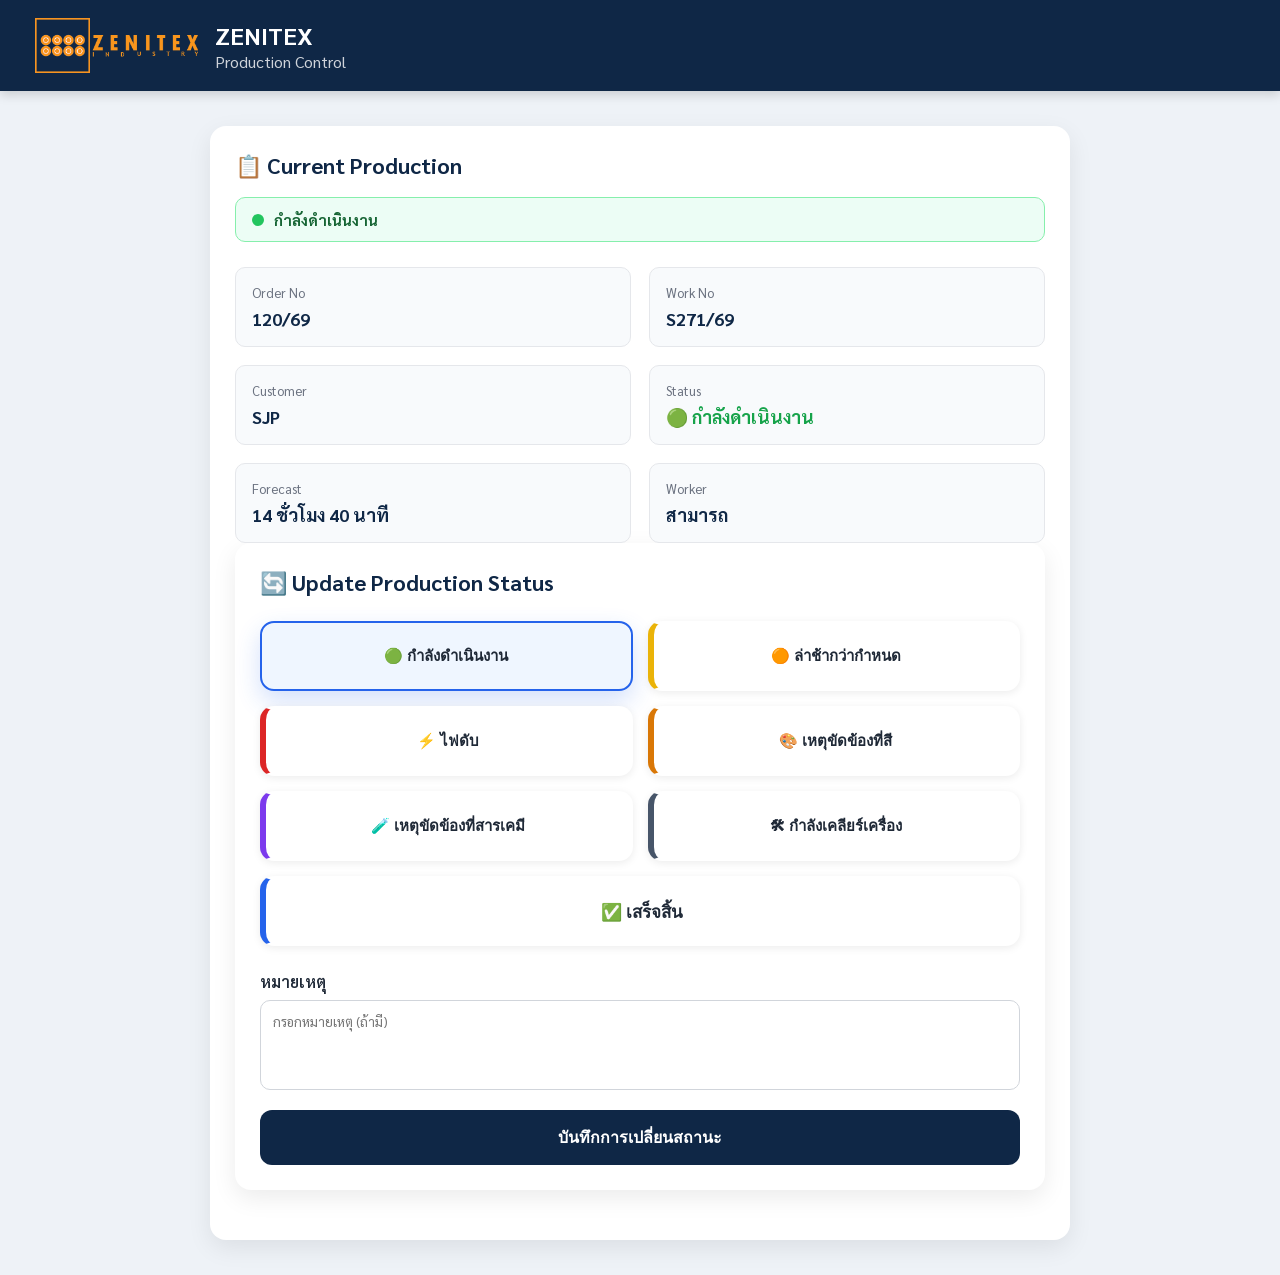
==== index.html @ cc775f9d "Add files via upload" ====
<!DOCTYPE html>
<html lang="th">
<head>

<meta charset="UTF-8">
<meta name="viewport" content="width=device-width, initial-scale=1.0">

<title>ZENITEX Production Control</title>

<link rel="stylesheet" href="style.css">

<link href="https://fonts.googleapis.com/css2?family=Sarabun:wght@300;400;500;600;700&display=swap" rel="stylesheet">

</head>

<body>

<header>

<div class="header-left">

<img src="images/logo.png" class="logo">

<div>

<h1>ZENITEX</h1>

<p>Production Control</p>

</div>

</div>

</header>

<main class="container">

<div class="card">

<h2>📋 Current Production</h2>
<div class="current-status">

    <span class="status-dot"></span>

    <span id="currentStatusText">
        กำลังดำเนินงาน
    </span>

</div>

<div class="current-grid">

<div class="item">
<label>Order No</label>
<span id="orderNo">120/69</span>
</div>

<div class="item">
<label>Work No</label>
<span id="workNo">S271/69</span>
</div>

<div class="item">
<label>Customer</label>
<span id="customer">SJP</span>
</div>

<div class="item">
<label>Status</label>
<span class="running-status">🟢 กำลังดำเนินงาน</span>
</div>

<div class="item">
<label>Forecast</label>
<span id="forecast">14 ชั่วโมง 40 นาที</span>
</div>

<div class="item">
<label>Worker</label>
<span id="worker">สามารถ</span>
</div>

</div>

<div class="card">

<h2>🔄 Update Production Status</h2>

<div class="status-grid">

<button class="status-btn running active">
🟢 กำลังดำเนินงาน
</button>

<button class="status-btn delay">
🟠 ล่าช้ากว่ากำหนด
</button>

<button class="status-btn power">
⚡ ไฟดับ
</button>

<button class="status-btn color">
🎨 เหตุขัดข้องที่สี
</button>

<button class="status-btn chemical">
🧪 เหตุขัดข้องที่สารเคมี
</button>

<button class="status-btn clear">
🛠 กำลังเคลียร์เครื่อง
</button>

<button class="status-btn finish finish-full">
✅ เสร็จสิ้น
</button>
</div>

<div class="remark-box">

<label>หมายเหตุ</label>

<textarea placeholder="กรอกหมายเหตุ (ถ้ามี)"></textarea>

</div>

<button class="save-btn">

บันทึกการเปลี่ยนสถานะ

</button>

</div>

</main>
<div id="finishPopup" class="popup">

    <div class="popup-box">

        <div class="popup-header">

<h2>Finish Production</h2>

<button id="closePopup">&times;</button>

</div>

        <div class="popup-grid">

            <div class="form-group">
                <label>ORDER (KG)</label>
                <input type="number" id="orderKg">
            </div>

            <div class="form-group">
                <label>ผง (KG)</label>
                <input type="number" id="powderKg">
            </div>

            <div class="form-group">
                <label>SCARP (KG)</label>
                <input type="number" id="scarpKg">
            </div>

            <div class="form-group">
                <label>ก้อน / ORDER</label>
                <input type="number" id="lump">
            </div>
            <div class="form-group">
    <label>อัตราส่วนผง</label>
    <input type="text" id="powderRate" readonly>
</div>

<div class="form-group">
    <label>อัตราส่วน SCARP</label>
    <input type="text" id="scarpRate" readonly>
</div>

        </div>

        <div class="popup-footer">

            <button id="cancelPopup">
                ยกเลิก
            </button>

            <button id="saveFinish">
                บันทึก
            </button>

        </div>

    </div>

</div>

<script src="script.js"></script>

</body>

</html>
---- style.css ----
*{
margin:0;
padding:0;
box-sizing:border-box;
}

body{
font-family:'Sarabun',sans-serif;
background:#eef2f7;
color:#1f2937;
}

header{

background:#0F2746;

color:white;

padding:18px 35px;

display:flex;

justify-content:space-between;

align-items:center;

box-shadow:0 4px 10px rgba(0,0,0,.15);

}

.header-left{

display:flex;

align-items:center;

gap:15px;

}

.logo{

height:55px;

}

header h1{

font-size:24px;

}

header p{

opacity:.8;

}

.container{

max-width:900px;

margin:35px auto;

padding:0 20px;

}

.card{

background:white;

padding:25px;

border-radius:16px;

box-shadow:0 8px 25px rgba(0,0,0,.08);

margin-bottom:25px;

}

.card h2{

color:#0F2746;

font-size:22px;

}
.current-grid{

display:grid;

grid-template-columns:repeat(2,1fr);

gap:18px;

margin-top:20px;

}

.item{

background:#f8fafc;

padding:16px;

border-radius:10px;

border:1px solid #e5e7eb;

}

.item label{

display:block;

font-size:13px;

color:#6b7280;

margin-bottom:6px;

}

.item span{

font-size:18px;

font-weight:700;

color:#0f2746;

}

.running-status{

color:#16a34a !important;

}
.status-grid{

display:grid;

grid-template-columns:repeat(2,1fr);

gap:15px;

margin-top:25px;

margin-bottom:25px;

}

.status-btn{

display:flex;

align-items:center;

justify-content:center;

width:100%;

min-height:70px;

padding:18px;

border:2px solid transparent;

border-radius:14px;

background:white;

cursor:pointer;

font-size:15px;

font-weight:600;

transition:.25s;

color:#1f2937;

box-shadow:0 2px 8px rgba(0,0,0,.08);

}

.status-btn:hover{

transform:translateY(-2px);

}

.status-btn.active{

box-shadow:0 0 0 3px rgba(37,99,235,.25);

}

.running{
border-left:6px solid #22c55e;
}

.delay{
border-left:6px solid #eab308;
}

.power{
border-left:6px solid #dc2626;
}

.color{
border-left:6px solid #d97706;
}

.chemical{
border-left:6px solid #7c3aed;
}

.clear{
border-left:6px solid #475569;
}

.finish{
border-left:6px solid #2563eb;
}

.remark-box{

display:flex;

flex-direction:column;

margin-bottom:20px;

}

.remark-box label{

margin-bottom:8px;

font-weight:600;

}

.remark-box textarea{

height:90px;

padding:12px;

border:1px solid #d1d5db;

border-radius:10px;

font-family:'Sarabun',sans-serif;

resize:none;

}

.save-btn{

width:100%;

padding:15px;

background:#0F2746;

color:white;

border:none;

border-radius:12px;

font-size:16px;

font-weight:700;

cursor:pointer;

transition:.25s;

}

.save-btn:hover{

background:#163863;

}

.finish-full{

grid-column:1 / -1;

font-size:17px;

padding:18px;

}
.status-btn.active{

border:2px solid #2563eb;

background:#eff6ff;

box-shadow:0 10px 25px rgba(37,99,235,.2);

}
.popup{

display:none;

position:fixed;

top:0;

left:0;

width:100%;

height:100%;

background:rgba(0,0,0,.45);

justify-content:center;

align-items:center;

z-index:999;

}

.popup.show{

display:flex;

}

.popup-box{

background:white;

width:500px;

border-radius:15px;

padding:25px;

box-shadow:0 20px 50px rgba(0,0,0,.3);

}

.popup-grid{

display:grid;

grid-template-columns:1fr 1fr;

gap:18px;

margin-top:20px;

}

.popup-footer{

margin-top:25px;

display:flex;

justify-content:flex-end;

gap:10px;

}

.popup-footer button{

padding:12px 22px;

border:none;

border-radius:10px;

cursor:pointer;

font-weight:bold;

}
input[readonly]{

background:#f3f4f6;

font-weight:700;

color:#2563eb;

cursor:not-allowed;

}
.current-status{

display:flex;

align-items:center;

gap:10px;

background:#ecfdf5;

border:1px solid #86efac;

padding:12px 16px;

border-radius:10px;

margin:18px 0 25px;

}

.status-dot{

width:12px;

height:12px;

border-radius:50%;

background:#22c55e;

}

#currentStatusText{

font-weight:700;

color:#166534;

font-size:15px;

}
.popup-header{

display:flex;

justify-content:space-between;

align-items:center;

margin-bottom:20px;

}

#closePopup{

border:none;

background:none;

font-size:28px;

cursor:pointer;

color:#64748b;

transition:.2s;

}

#closePopup:hover{

color:#dc2626;

transform:rotate(90deg);

}
.popup{

opacity:0;

visibility:hidden;

transition:.25s;

}

.popup.show{

display:flex;

opacity:1;

visibility:visible;

}

.popup-box{

transform:scale(.9);

transition:.25s;

}

.popup.show .popup-box{

transform:scale(1);

}
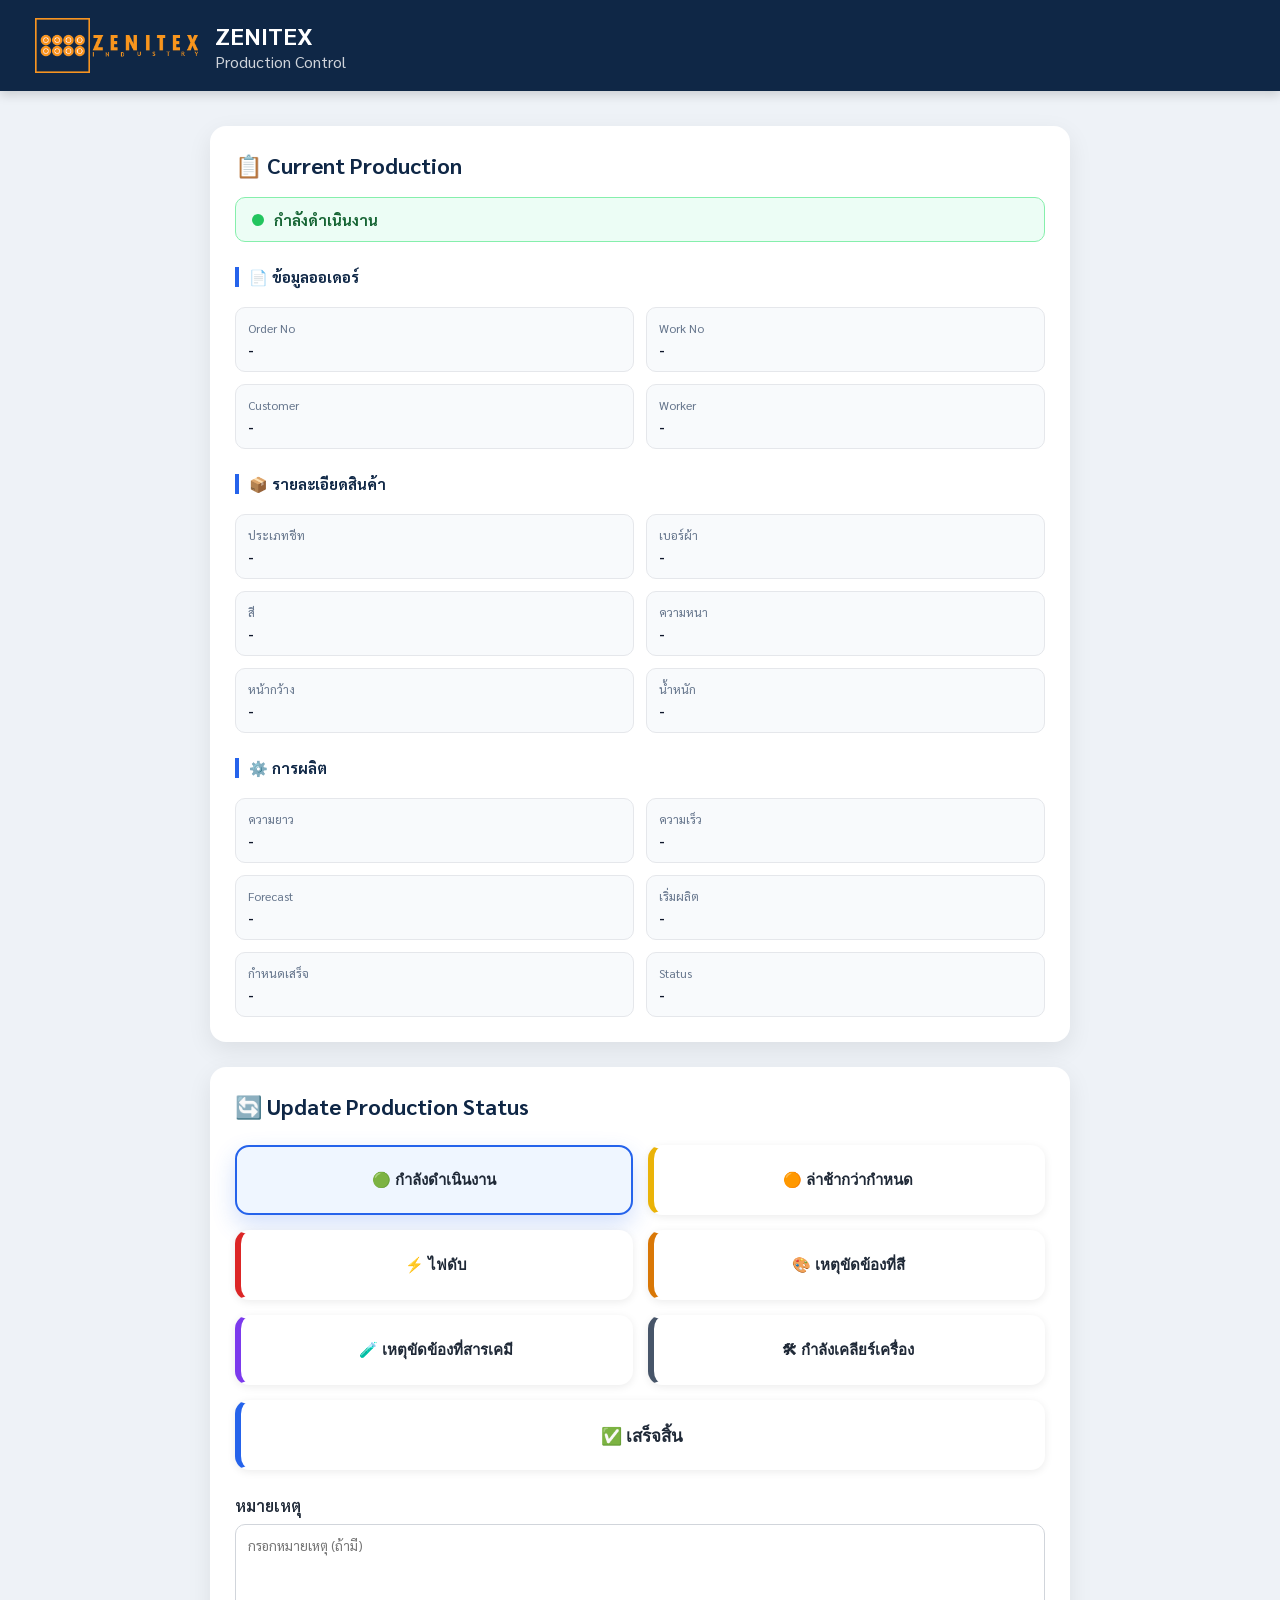
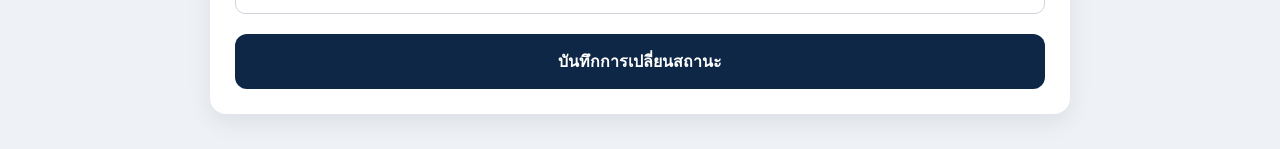
==== commit 57efca44: "Add files via upload" ====
--- a/index.html
+++ b/index.html
@@ -48,38 +48,103 @@
 
 </div>
 
+<div class="section-title">📄 ข้อมูลออเดอร์</div>
+
 <div class="current-grid">
 
 <div class="item">
 <label>Order No</label>
-<span id="orderNo">120/69</span>
+<span id="orderNo">-</span>
 </div>
 
 <div class="item">
 <label>Work No</label>
-<span id="workNo">S271/69</span>
+<span id="workNo">-</span>
 </div>
 
 <div class="item">
 <label>Customer</label>
-<span id="customer">SJP</span>
+<span id="customer">-</span>
+</div>
+
+<div class="item">
+<label>Worker</label>
+<span id="worker">-</span>
+</div>
+
+</div>
+
+<div class="section-title">📦 รายละเอียดสินค้า</div>
+
+<div class="current-grid">
+
+<div class="item">
+<label>ประเภทชีท</label>
+<span id="sheetType">-</span>
+</div>
+
+<div class="item">
+<label>เบอร์ผ้า</label>
+<span id="fabricNo">-</span>
+</div>
+
+<div class="item">
+<label>สี</label>
+<span id="color">-</span>
+</div>
+
+<div class="item">
+<label>ความหนา</label>
+<span id="thickness">-</span>
+</div>
+
+<div class="item">
+<label>หน้ากว้าง</label>
+<span id="width">-</span>
+</div>
+
+<div class="item">
+<label>น้ำหนัก</label>
+<span id="weight">-</span>
+</div>
+
+</div>
+
+<div class="section-title">⚙️ การผลิต</div>
+
+<div class="current-grid">
+
+<div class="item">
+<label>ความยาว</label>
+<span id="length">-</span>
+</div>
+
+<div class="item">
+<label>ความเร็ว</label>
+<span id="speed">-</span>
+</div>
+
+<div class="item">
+<label>Forecast</label>
+<span id="forecast">-</span>
+</div>
+
+<div class="item">
+<label>เริ่มผลิต</label>
+<span id="startDate">-</span>
+</div>
+
+<div class="item">
+<label>กำหนดเสร็จ</label>
+<span id="dueDate">-</span>
 </div>
 
 <div class="item">
 <label>Status</label>
-<span class="running-status">🟢 กำลังดำเนินงาน</span>
-</div>
-
-<div class="item">
-<label>Forecast</label>
-<span id="forecast">14 ชั่วโมง 40 นาที</span>
-</div>
-
-<div class="item">
-<label>Worker</label>
-<span id="worker">สามารถ</span>
-</div>
-
+ <span id="status">-</span>
+ </div>
+
+</div>
 </div>
 
 <div class="card">
@@ -88,27 +153,27 @@
 
 <div class="status-grid">
 
-<button class="status-btn running active">
+<button class="status-btn running active" data-status="กำลังดำเนินงาน">
 🟢 กำลังดำเนินงาน
 </button>
 
-<button class="status-btn delay">
+<button class="status-btn delay" data-status="ล่าช้ากว่ากำหนด">
 🟠 ล่าช้ากว่ากำหนด
 </button>
 
-<button class="status-btn power">
+<button class="status-btn power" data-status="ไฟดับ">
 ⚡ ไฟดับ
 </button>
 
-<button class="status-btn color">
+<button class="status-btn color" data-status="เหตุขัดข้องที่สี">
 🎨 เหตุขัดข้องที่สี
 </button>
 
-<button class="status-btn chemical">
+<button class="status-btn chemical" data-status="เหตุขัดข้องที่สารเคมี">
 🧪 เหตุขัดข้องที่สารเคมี
 </button>
 
-<button class="status-btn clear">
+<button class="status-btn clear" data-status="กำลังเคลียร์เครื่อง">
 🛠 กำลังเคลียร์เครื่อง
 </button>
 
--- a/style.css
+++ b/style.css
@@ -508,4 +508,64 @@
 
 transform:scale(1);
 
+}
+.section-title{
+
+    margin-top:25px;
+    margin-bottom:12px;
+
+    font-size:15px;
+
+    font-weight:700;
+
+    color:#0f2746;
+
+    border-left:4px solid #2563eb;
+
+    padding-left:10px;
+
+}
+
+.current-grid{
+
+    display:grid;
+
+    grid-template-columns:1fr 1fr;
+
+    gap:12px;
+
+}
+
+.item{
+
+    background:#f8fafc;
+
+    padding:12px;
+
+    border-radius:10px;
+
+    display:flex;
+
+    flex-direction:column;
+
+}
+
+.item label{
+
+    font-size:12px;
+
+    color:#64748b;
+
+    margin-bottom:4px;
+
+}
+
+.item span{
+
+    font-size:15px;
+
+    font-weight:600;
+
+    color:#0f172a;
+
 }
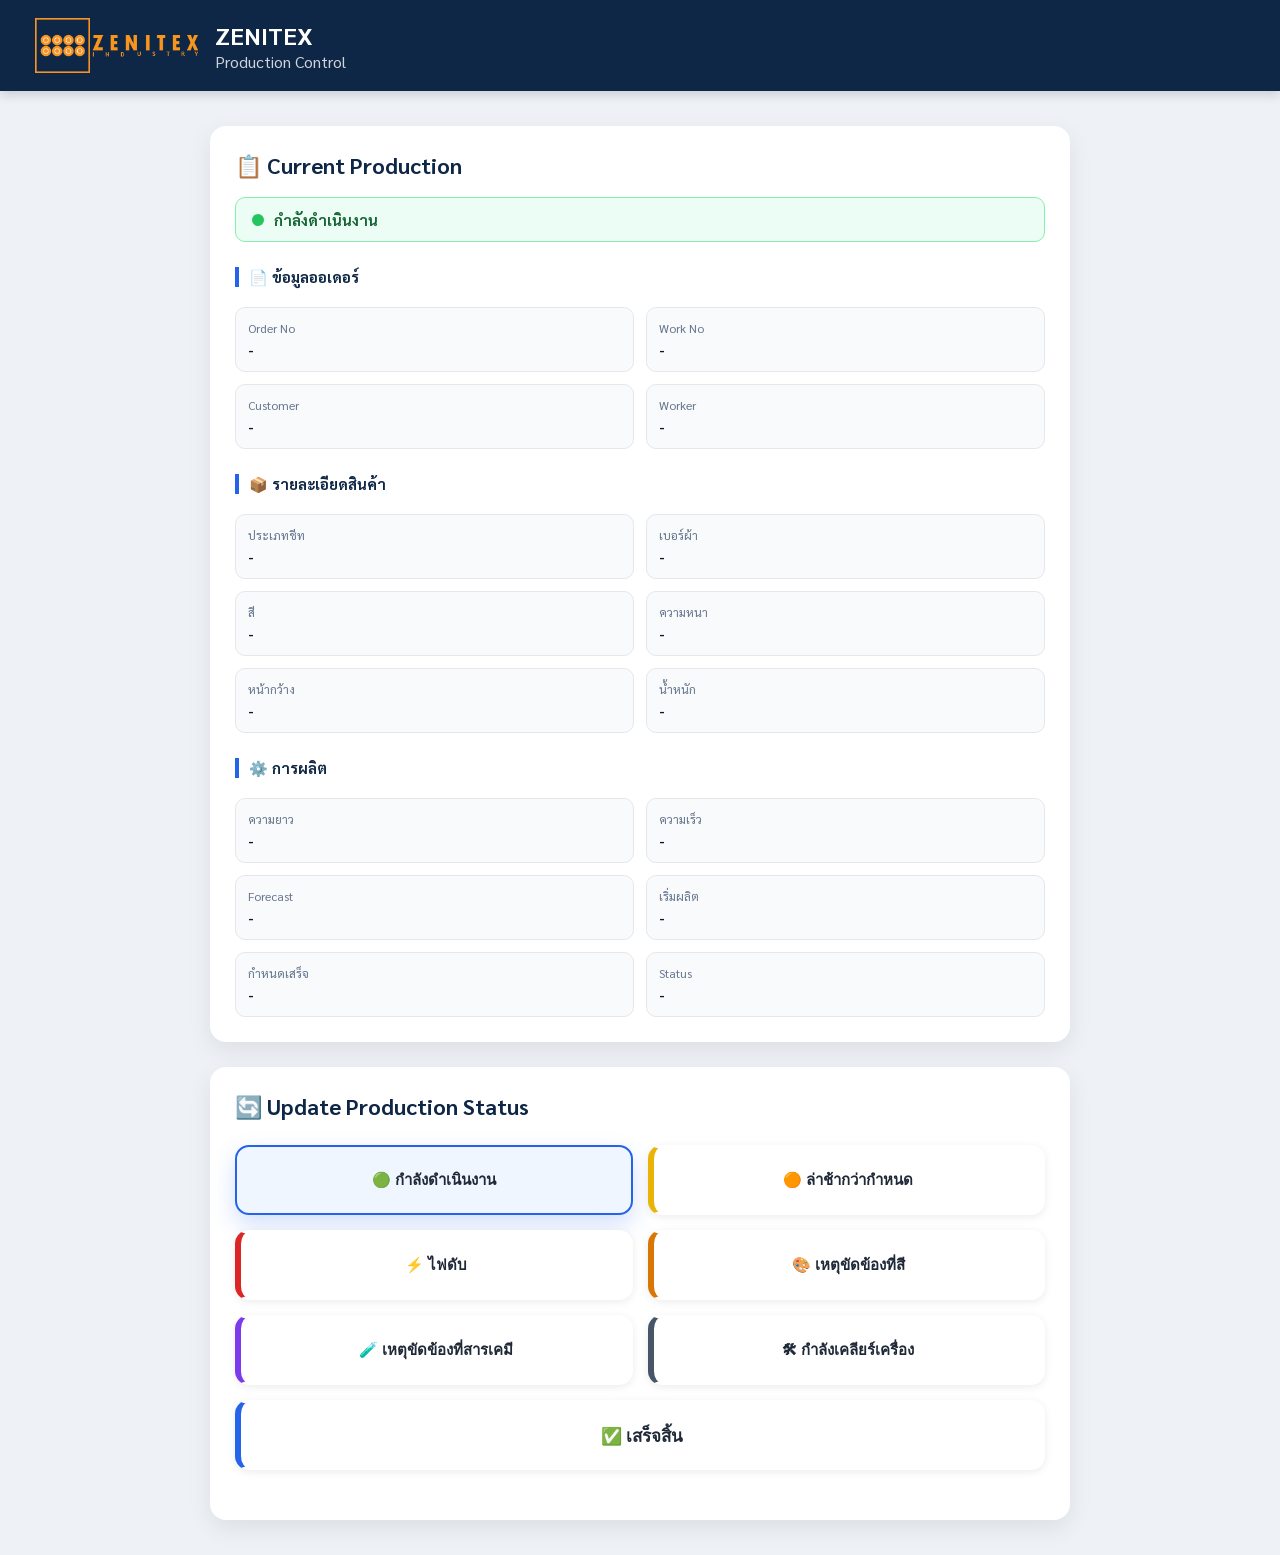
==== commit 65946c06: "Update index.html" ====
--- a/index.html
+++ b/index.html
@@ -182,20 +182,6 @@
 </button>
 </div>
 
-<div class="remark-box">
-
-<label>หมายเหตุ</label>
-
-<textarea placeholder="กรอกหมายเหตุ (ถ้ามี)"></textarea>
-
-</div>
-
-<button class="save-btn">
-
-บันทึกการเปลี่ยนสถานะ
-
-</button>
-
 </div>
 
 </main>
@@ -259,9 +245,62 @@
     </div>
 
 </div>
+<div id="statusPopup" class="popup">
+
+    <div class="popup-box">
+
+        <div class="popup-header">
+
+            <h2>Update Status</h2>
+
+            <button id="closeStatusPopup">&times;</button>
+
+        </div>
+
+        <div class="form-group">
+
+            <label>สถานะ</label>
+
+            <input
+                type="text"
+                id="popupStatus"
+                readonly>
+
+        </div>
+
+        <div class="form-group">
+
+            <label>หมายเหตุ</label>
+
+            <textarea
+                id="statusRemark"
+                placeholder="กรอกหมายเหตุ">
+            </textarea>
+
+        </div>
+
+        <div class="popup-footer">
+
+            <button id="cancelStatusPopup">
+
+                ยกเลิก
+
+            </button>
+
+            <button id="saveStatus">
+
+                บันทึก
+
+            </button>
+
+        </div>
+
+    </div>
+
+</div>
 
 <script src="script.js"></script>
 
 </body>
 
-</html>+</html>
